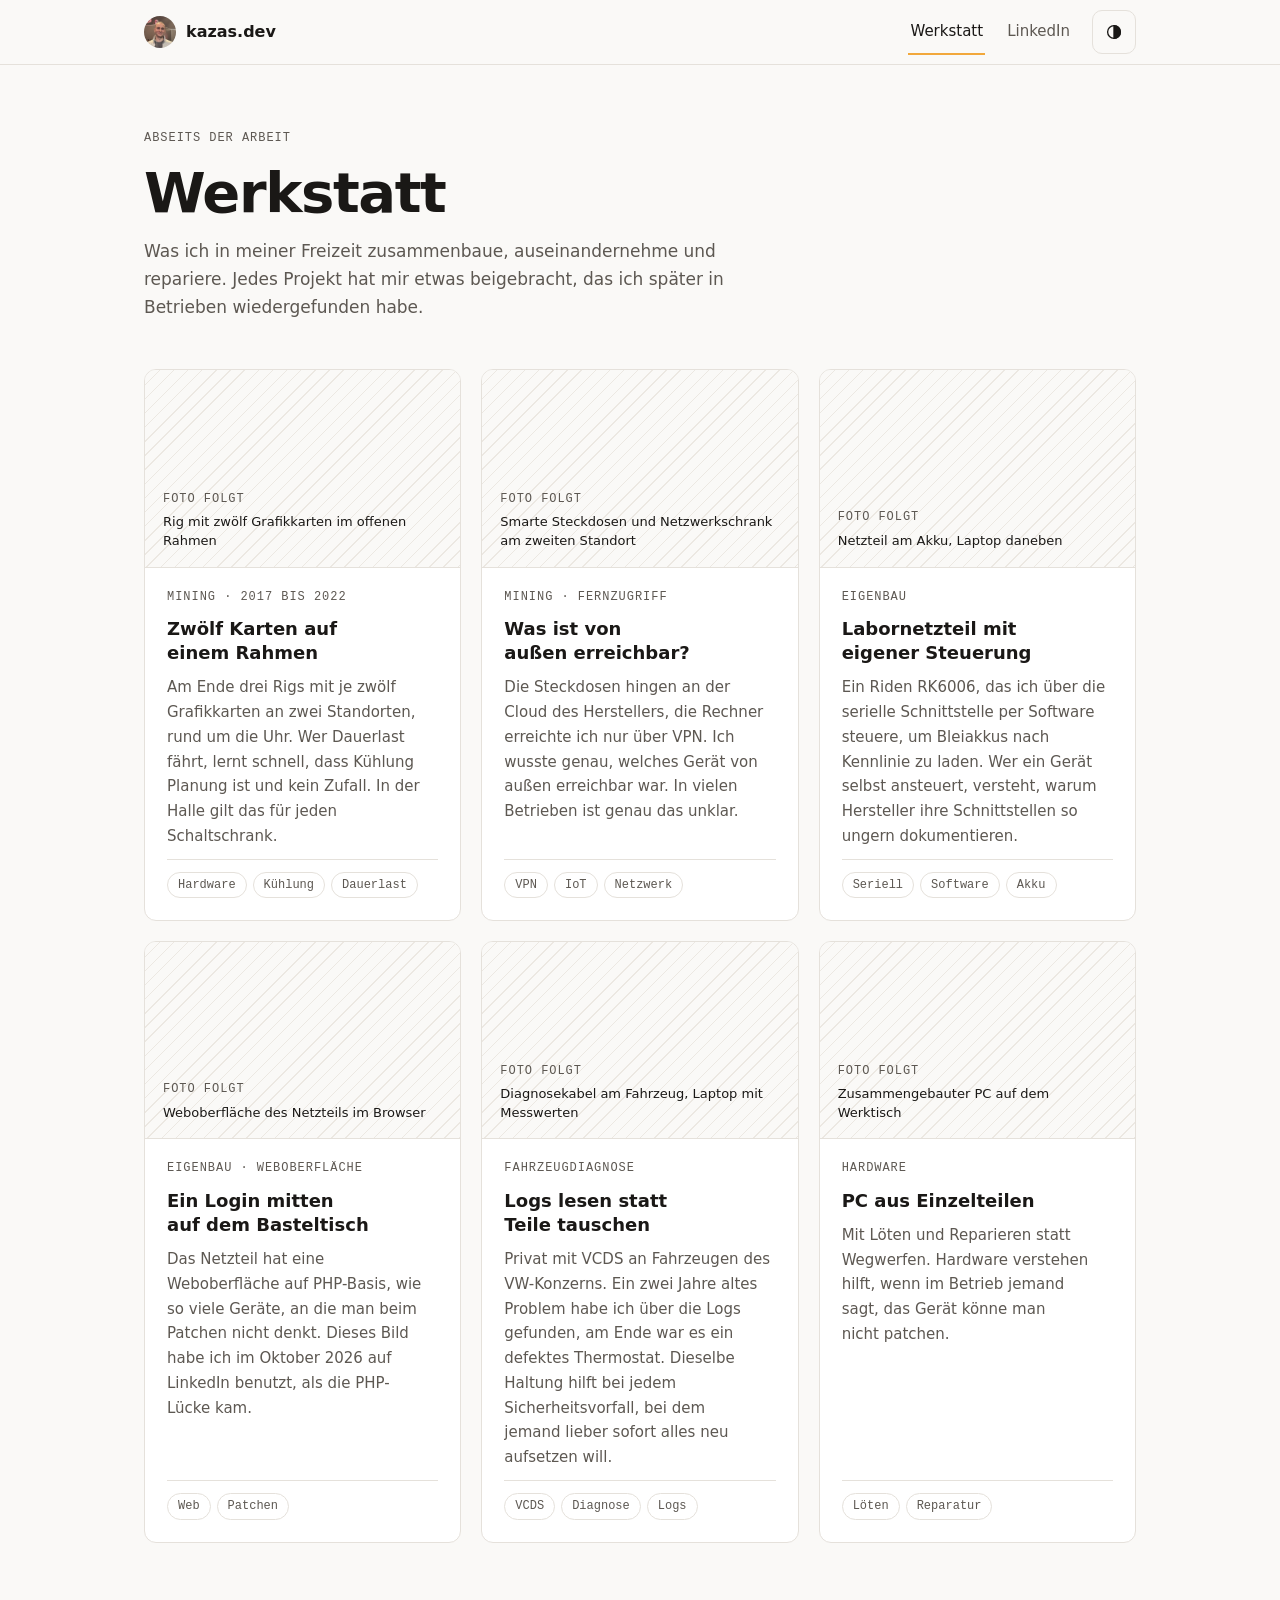
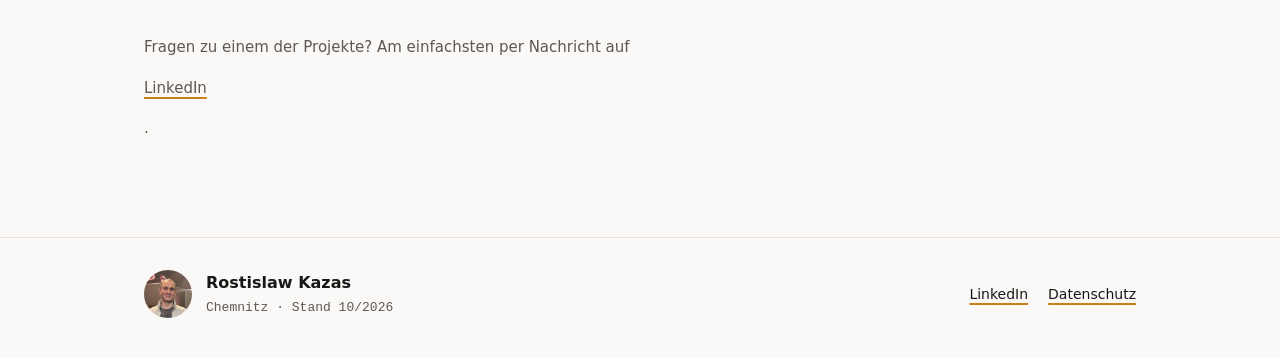
==== werkstatt/index.html @ a1cbc25b "Redesign v2: IBM Plex, Amber, Stationen, Werkstatt, Farbschema-Schalter - Neue Gestaltung mit IBM Pl" ====
<!doctype html>
<html lang="de">
<head>
  <meta charset="utf-8">
  <meta name="viewport" content="width=device-width, initial-scale=1, viewport-fit=cover">
  <meta http-equiv="Content-Security-Policy" content="default-src 'none'; img-src 'self'; style-src 'self'; font-src 'self'; script-src 'self'; base-uri 'none'; form-action 'none'">
  <meta name="referrer" content="strict-origin-when-cross-origin">
  <title>Werkstatt · Rostislaw Kazas</title>
  <meta name="description" content="Was Rostislaw Kazas in seiner Freizeit baut, auseinandernimmt und repariert, und was er daraus für die Sicherheit in Betrieben gelernt hat.">
  <meta name="color-scheme" content="light dark">
  <meta name="theme-color" content="#faf9f7" media="(prefers-color-scheme: light)">
  <meta name="theme-color" content="#161514" media="(prefers-color-scheme: dark)">
  <link rel="canonical" href="https://kazas.dev/werkstatt/">
  <link rel="icon" href="../favicon.svg" type="image/svg+xml">
  <link rel="icon" href="../favicon-32.png" type="image/png" sizes="32x32">
  <link rel="apple-touch-icon" href="../apple-touch-icon.png">
  <meta property="og:type" content="website">
  <meta property="og:title" content="Werkstatt · Rostislaw Kazas">
  <meta property="og:description" content="Mining-Rigs, ein Labornetzteil mit eigener Steuerung, Fahrzeugdiagnose und was das mit Sicherheit in Betrieben zu tun hat.">
  <meta property="og:url" content="https://kazas.dev/werkstatt/">
  <meta property="og:image" content="https://kazas.dev/assets/og.jpg">
  <meta property="og:image:width" content="1200">
  <meta property="og:image:height" content="630">
  <meta property="og:image:alt" content="Portrait von Rostislaw Kazas">
  <meta property="og:locale" content="de_DE">
  <link rel="preload" href="../assets/fonts/plex-sans-regular-latin1.woff2" as="font" type="font/woff2" crossorigin>
  <link rel="preload" href="../assets/fonts/plex-sans-bold-latin1.woff2" as="font" type="font/woff2" crossorigin>
  <link rel="stylesheet" href="../style.css">
  <script src="../assets/js/farbschema.js"></script>
</head>
<body>
<a class="skip" href="#inhalt">Zum Inhalt springen</a>

<header class="leiste">
  <div class="wrap">
    <a class="marke" href="../" aria-label="kazas.dev, Startseite">
      <img src="../assets/rostislaw-kazas.jpg" width="320" height="320" alt="">
      <span>kazas.dev</span>
    </a>
    <nav class="nav" aria-label="Hauptnavigation">
      <a href="./" aria-current="page">Werkstatt</a>
      <a href="https://www.linkedin.com/in/rkazas/" rel="me noopener" data-goatcounter-click="linkedin-leiste">LinkedIn</a>
      <button class="schema" type="button" aria-label="Farbschema wechseln" hidden>
        <svg class="i-system" viewBox="0 0 24 24" fill="none" stroke="currentColor" stroke-width="1.8" stroke-linecap="round" stroke-linejoin="round" aria-hidden="true"><circle cx="12" cy="12" r="8.5"></circle><path d="M12 3.5v17A8.5 8.5 0 0 0 12 3.5z" fill="currentColor"></path></svg>
        <svg class="i-hell" viewBox="0 0 24 24" fill="none" stroke="currentColor" stroke-width="1.8" stroke-linecap="round" aria-hidden="true"><circle cx="12" cy="12" r="4"></circle><path d="M12 2v2M12 20v2M4.9 4.9l1.4 1.4M17.7 17.7l1.4 1.4M2 12h2M20 12h2M4.9 19.1l1.4-1.4M17.7 6.3l1.4-1.4"></path></svg>
        <svg class="i-dunkel" viewBox="0 0 24 24" fill="none" stroke="currentColor" stroke-width="1.8" stroke-linecap="round" stroke-linejoin="round" aria-hidden="true"><path d="M21 12.8A9 9 0 1 1 11.2 3a7 7 0 0 0 9.8 9.8z"></path></svg>
      </button>
    </nav>
  </div>
</header>

<main id="inhalt" class="wrap">
  <div class="seitenkopf">
    <span class="label">Abseits der Arbeit</span>
    <h1>Werkstatt</h1>
    <p>Was ich in meiner Freizeit zusammenbaue, auseinandernehme und repariere. Jedes Projekt hat mir etwas beigebracht, das ich später in Betrieben wiedergefunden habe.</p>
  </div>

  <div class="projekte">

    <article class="karte projekt">
      <div class="foto"><span class="label">Foto folgt</span><span>Rig mit zwölf Grafikkarten im offenen Rahmen</span></div>
      <div class="inhalt">
        <span class="label">Mining · 2017 bis 2022</span>
        <h2>Zwölf Karten auf einem Rahmen</h2>
        <p class="leise">Am Ende drei Rigs mit je zwölf Grafikkarten an zwei Standorten, rund um die Uhr. Wer Dauerlast fährt, lernt schnell, dass Kühlung Planung ist und kein Zufall. In der Halle gilt das für jeden Schaltschrank.</p>
        <ul class="tags" aria-label="Stichworte"><li class="tag">Hardware</li><li class="tag">Kühlung</li><li class="tag">Dauerlast</li></ul>
      </div>
    </article>

    <article class="karte projekt">
      <div class="foto"><span class="label">Foto folgt</span><span>Smarte Steckdosen und Netzwerkschrank am zweiten Standort</span></div>
      <div class="inhalt">
        <span class="label">Mining · Fernzugriff</span>
        <h2>Was ist von außen erreichbar?</h2>
        <p class="leise">Die Steckdosen hingen an der Cloud des Herstellers, die Rechner erreichte ich nur über VPN. Ich wusste genau, welches Gerät von außen erreichbar war. In vielen Betrieben ist genau das unklar.</p>
        <ul class="tags" aria-label="Stichworte"><li class="tag">VPN</li><li class="tag">IoT</li><li class="tag">Netzwerk</li></ul>
      </div>
    </article>

    <article class="karte projekt">
      <div class="foto"><span class="label">Foto folgt</span><span>Netzteil am Akku, Laptop daneben</span></div>
      <div class="inhalt">
        <span class="label">Eigenbau</span>
        <h2>Labornetzteil mit eigener Steuerung</h2>
        <p class="leise">Ein Riden RK6006, das ich über die serielle Schnittstelle per Software steuere, um Bleiakkus nach Kennlinie zu laden. Wer ein Gerät selbst ansteuert, versteht, warum Hersteller ihre Schnittstellen so ungern dokumentieren.</p>
        <ul class="tags" aria-label="Stichworte"><li class="tag">Seriell</li><li class="tag">Software</li><li class="tag">Akku</li></ul>
      </div>
    </article>

    <article class="karte projekt">
      <div class="foto"><span class="label">Foto folgt</span><span>Weboberfläche des Netzteils im Browser</span></div>
      <div class="inhalt">
        <span class="label">Eigenbau · Weboberfläche</span>
        <h2>Ein Login mitten auf dem Basteltisch</h2>
        <p class="leise">Das Netzteil hat eine Weboberfläche auf PHP-Basis, wie so viele Geräte, an die man beim Patchen nicht denkt. Dieses Bild habe ich im Oktober 2026 auf LinkedIn benutzt, als die PHP-Lücke kam.</p>
        <ul class="tags" aria-label="Stichworte"><li class="tag">Web</li><li class="tag">Patchen</li></ul>
      </div>
    </article>

    <article class="karte projekt">
      <div class="foto"><span class="label">Foto folgt</span><span>Diagnosekabel am Fahrzeug, Laptop mit Messwerten</span></div>
      <div class="inhalt">
        <span class="label">Fahrzeugdiagnose</span>
        <h2>Logs lesen statt Teile tauschen</h2>
        <p class="leise">Privat mit VCDS an Fahrzeugen des VW-Konzerns. Ein zwei Jahre altes Problem habe ich über die Logs gefunden, am Ende war es ein defektes Thermostat. Dieselbe Haltung hilft bei jedem Sicherheitsvorfall, bei dem jemand lieber sofort alles neu aufsetzen will.</p>
        <ul class="tags" aria-label="Stichworte"><li class="tag">VCDS</li><li class="tag">Diagnose</li><li class="tag">Logs</li></ul>
      </div>
    </article>

    <article class="karte projekt">
      <div class="foto"><span class="label">Foto folgt</span><span>Zusammengebauter PC auf dem Werktisch</span></div>
      <div class="inhalt">
        <span class="label">Hardware</span>
        <h2>PC aus Einzelteilen</h2>
        <p class="leise">Mit Löten und Reparieren statt Wegwerfen. Hardware verstehen hilft, wenn im Betrieb jemand sagt, das Gerät könne man nicht patchen.</p>
        <ul class="tags" aria-label="Stichworte"><li class="tag">Löten</li><li class="tag">Reparatur</li></ul>
      </div>
    </article>

  </div>

  <p class="fliess klein abschnitt">Fragen zu einem der Projekte? Am einfachsten per Nachricht auf <a href="https://www.linkedin.com/in/rkazas/" rel="me noopener" data-goatcounter-click="linkedin-werkstatt">LinkedIn</a>.</p>
</main>

<footer class="fuss">
  <div class="wrap">
    <div class="wer">
      <img src="../assets/rostislaw-kazas.jpg" width="320" height="320" alt="Portrait von Rostislaw Kazas" loading="lazy">
      <div><b>Rostislaw Kazas</b><span>Chemnitz · Stand 10/2026</span></div>
    </div>
    <nav class="fusslinks" aria-label="Weitere Seiten">
      <a href="https://www.linkedin.com/in/rkazas/" rel="me noopener" data-goatcounter-click="linkedin-fuss">LinkedIn</a>
      <a href="../datenschutz.html">Datenschutz</a>
    </nav>
  </div>
</footer>
</body>
</html>
---- style.css ----
/* kazas.dev
   IBM Plex Sans und Plex Mono, ein Akzent (Amber).
   Hell und dunkel folgen dem Gerät, der Schalter oben rechts setzt data-theme auf <html>. */

@font-face { font-family: "IBM Plex Sans"; font-style: normal; font-weight: 400; font-display: swap; src: url("assets/fonts/plex-sans-regular-latin1.woff2") format("woff2"); }
@font-face { font-family: "IBM Plex Sans"; font-style: normal; font-weight: 500; font-display: swap; src: url("assets/fonts/plex-sans-medium-latin1.woff2") format("woff2"); }
@font-face { font-family: "IBM Plex Sans"; font-style: normal; font-weight: 600; font-display: swap; src: url("assets/fonts/plex-sans-semibold-latin1.woff2") format("woff2"); }
@font-face { font-family: "IBM Plex Sans"; font-style: normal; font-weight: 700; font-display: swap; src: url("assets/fonts/plex-sans-bold-latin1.woff2") format("woff2"); }
@font-face { font-family: "IBM Plex Mono"; font-style: normal; font-weight: 400; font-display: swap; src: url("assets/fonts/plex-mono-regular-latin1.woff2") format("woff2"); }
@font-face { font-family: "IBM Plex Mono"; font-style: normal; font-weight: 400; font-display: swap; src: url("assets/fonts/plex-mono-regular-pi.woff2") format("woff2"); unicode-range: U+2190-2199; }
@font-face { font-family: "IBM Plex Mono"; font-style: normal; font-weight: 500; font-display: swap; src: url("assets/fonts/plex-mono-medium-latin1.woff2") format("woff2"); }
@font-face { font-family: "IBM Plex Mono"; font-style: normal; font-weight: 500; font-display: swap; src: url("assets/fonts/plex-mono-medium-pi.woff2") format("woff2"); unicode-range: U+2190-2199; }

/* Farben */
:root {
  --bg: #faf9f7;
  --surface: #ffffff;
  --line: #e5e1db;
  --text: #1a1816;
  --muted: #5d5852;
  --accent: #f2a83b;
  --accent-line: #c9821a;
  --on-accent: #1a1816;
  --hatch: #ece8e2;
  --focus: #1a1816;
  --sans: "IBM Plex Sans", system-ui, -apple-system, "Segoe UI", Roboto, sans-serif;
  --mono: "IBM Plex Mono", ui-monospace, "SFMono-Regular", Menlo, Consolas, monospace;
  color-scheme: light;
}
@media (prefers-color-scheme: dark) {
  :root:not([data-theme="light"]) {
    --bg: #161514;
    --surface: #1f1d1b;
    --line: #33302c;
    --text: #f2efea;
    --muted: #aba59c;
    --accent-line: #f2a83b;
    --on-accent: #161514;
    --hatch: #2a2724;
    --focus: #f2a83b;
    color-scheme: dark;
  }
}
:root[data-theme="dark"] {
  --bg: #161514;
  --surface: #1f1d1b;
  --line: #33302c;
  --text: #f2efea;
  --muted: #aba59c;
  --accent-line: #f2a83b;
  --on-accent: #161514;
  --hatch: #2a2724;
  --focus: #f2a83b;
  color-scheme: dark;
}

/* Grundlagen */
* { box-sizing: border-box; }
html { -webkit-text-size-adjust: 100%; }
body {
  margin: 0;
  background: var(--bg);
  color: var(--text);
  font-family: var(--sans);
  font-size: 1rem;
  line-height: 1.6;
  -webkit-font-smoothing: antialiased;
}
img { display: block; max-width: 100%; }
h1, h2, h3 { margin: 0; text-wrap: balance; }
p { margin: 0; text-wrap: pretty; }

a { color: inherit; text-decoration: underline; text-decoration-color: var(--accent-line); text-decoration-thickness: 2px; text-underline-offset: 4px; }
a:hover { text-decoration-thickness: 3px; }
a:focus-visible, button:focus-visible { outline: 2px solid var(--focus); outline-offset: 3px; border-radius: 4px; }

.wrap {
  width: 100%;
  max-width: 1040px;
  margin: 0 auto;
  padding-left: max(24px, env(safe-area-inset-left, 0px));
  padding-right: max(24px, env(safe-area-inset-right, 0px));
}
.mono { font-family: var(--mono); }
.label {
  font-family: var(--mono);
  font-size: 0.75rem;
  letter-spacing: 0.08em;
  text-transform: uppercase;
  color: var(--muted);
}
.leise { color: var(--muted); }
.skip { position: absolute; left: -9999px; top: 8px; }
.skip:focus { left: 16px; background: var(--surface); padding: 8px 12px; border-radius: 8px; z-index: 10; }

/* Kopfleiste */
.leiste { border-bottom: 1px solid var(--line); }
.leiste .wrap { display: flex; justify-content: space-between; align-items: center; gap: 12px; height: 64px; }
.marke { display: flex; align-items: center; gap: 10px; text-decoration: none; font-weight: 600; }
.marke img { width: 32px; height: 32px; border-radius: 50%; object-fit: cover; }
.nav { display: flex; align-items: center; gap: 20px; }
.nav a { text-decoration: none; color: var(--muted); font-size: 0.9375rem; font-weight: 500; padding: 10px 2px; border-bottom: 2px solid transparent; }
.nav a:hover { color: var(--text); }
.nav a[aria-current="page"] { color: var(--text); border-bottom-color: var(--accent); }

.schema {
  width: 44px; height: 44px;
  display: inline-flex; align-items: center; justify-content: center;
  border-radius: 10px; border: 1px solid var(--line);
  background: transparent; color: var(--text); cursor: pointer; padding: 0;
}
.schema:hover { border-color: var(--muted); }
.schema[hidden] { display: none; }
.schema svg { width: 18px; height: 18px; display: none; }
:root:not([data-farbschema]) .schema .i-system,
:root[data-farbschema="system"] .schema .i-system,
:root[data-farbschema="hell"] .schema .i-hell,
:root[data-farbschema="dunkel"] .schema .i-dunkel { display: block; }

/* Hero */
.hero { display: flex; gap: 56px; align-items: center; padding-top: 64px; }
.hero-bild {
  flex: 0 0 360px;
  aspect-ratio: 4 / 5;
  width: 360px; height: auto;
  object-fit: cover; object-position: 50% 20%;
  border-radius: 14px; border: 1px solid var(--line);
  background: var(--surface);
}
.hero-text { display: flex; flex-direction: column; gap: 16px; flex: 1 1 360px; min-width: 0; }
.hero h1 { font-size: 3.5rem; line-height: 1.02; font-weight: 700; letter-spacing: -0.025em; }
.rolle { font-size: 1.25rem; font-weight: 500; }
.claim { font-size: 1.0625rem; line-height: 1.6; color: var(--muted); max-width: 520px; }
.knopfreihe { display: flex; flex-wrap: wrap; gap: 12px; margin-top: 8px; }
.knopf {
  display: inline-flex; align-items: center; gap: 10px;
  min-height: 48px; padding: 0 20px; border-radius: 10px;
  background: var(--accent); color: var(--on-accent);
  text-decoration: none; font-weight: 600;
}
.knopf:hover { filter: brightness(1.06); }
.knopf svg { width: 18px; height: 18px; fill: currentColor; }
.hinweis { font-size: 0.875rem; color: var(--muted); }

/* Abschnitte */
.abschnitt { display: flex; flex-direction: column; gap: 16px; padding-top: 88px; }
.abschnitt h2 { font-size: 2rem; line-height: 1.15; font-weight: 700; letter-spacing: -0.02em; max-width: 720px; }
.fliess { font-size: 1.0625rem; line-height: 1.65; max-width: 720px; }
.fliess.klein { font-size: 0.9375rem; color: var(--muted); margin-top: 4px; }

.raster { display: grid; grid-template-columns: repeat(auto-fit, minmax(min(400px, 100%), 1fr)); gap: 16px; }
.raster.weit { grid-template-columns: repeat(auto-fit, minmax(min(420px, 100%), 1fr)); margin-top: 8px; }
.karte {
  background: var(--surface);
  border: 1px solid var(--line);
  border-radius: 12px;
  padding: 24px;
  display: flex; flex-direction: column; gap: 12px;
  min-width: 0;
}
.karte.voll { grid-column: 1 / -1; }
.karte h3 { font-size: 1.375rem; line-height: 1.25; font-weight: 700; letter-spacing: -0.01em; }
.karte .titel { font-size: 1.125rem; line-height: 1.35; font-weight: 600; }
.karte p { font-size: 0.9375rem; line-height: 1.65; }
.karte .leise { color: var(--muted); }
.kopfzeile { display: flex; justify-content: space-between; align-items: baseline; gap: 12px; flex-wrap: wrap; }
.dauer { font-family: var(--mono); font-size: 0.8125rem; color: var(--muted); }
.spalten { display: grid; grid-template-columns: repeat(auto-fit, minmax(min(380px, 100%), 1fr)); gap: 12px 32px; }

.tag {
  font-family: var(--mono); font-size: 0.75rem; line-height: 1.4;
  padding: 4px 10px; border-radius: 999px;
  border: 1px solid var(--line); color: var(--muted);
}
.tag.solo { align-self: flex-start; }
.tags { display: flex; flex-wrap: wrap; gap: 6px; margin: auto 0 0; padding: 12px 0 0; border-top: 1px solid var(--line); list-style: none; }

.werte { display: grid; grid-template-columns: repeat(3, minmax(0, 1fr)); gap: 8px; margin: 0; }
.werte.breit { grid-template-columns: repeat(auto-fit, minmax(min(180px, 100%), 1fr)); margin-top: 4px; }
.wert { display: flex; flex-direction: column-reverse; justify-content: flex-end; gap: 4px; padding: 12px 14px; border: 1px solid var(--line); border-radius: 10px; background: var(--bg); margin: 0; }
.wert dt { font-size: 0.75rem; line-height: 1.35; color: var(--muted); }
.wert dd { margin: 0; font-family: var(--mono); font-size: 1.0625rem; font-weight: 500; line-height: 1.2; }

a.karte { text-decoration: none; }
a.karte .titel { font-size: 1.375rem; line-height: 1.25; font-weight: 700; letter-spacing: -0.01em; }
a.karte:hover { border-color: var(--muted); }
.weiter { margin-top: auto; align-self: flex-start; display: inline-flex; align-items: center; gap: 8px; font-weight: 600; font-size: 0.9375rem; border-bottom: 2px solid var(--accent-line); padding-bottom: 2px; }
.weiter svg { width: 16px; height: 16px; }

.englisch { display: flex; gap: 16px; align-items: baseline; max-width: 720px; }
.englisch p { font-size: 0.9375rem; line-height: 1.65; color: var(--muted); }
.englisch .tag { flex-shrink: 0; }

/* Werkstatt */
.seitenkopf { display: flex; flex-direction: column; gap: 16px; padding-top: 64px; }
.seitenkopf h1 { font-size: 3.5rem; line-height: 1.02; font-weight: 700; letter-spacing: -0.025em; }
.seitenkopf p { font-size: 1.0625rem; line-height: 1.65; color: var(--muted); max-width: 640px; }
.projekte { display: grid; grid-template-columns: repeat(auto-fit, minmax(min(300px, 100%), 1fr)); gap: 20px; padding-top: 48px; }
.projekt { padding: 0; overflow: hidden; gap: 0; }
.projekt .foto {
  aspect-ratio: 16 / 10;
  display: flex; flex-direction: column; justify-content: flex-end; gap: 4px;
  padding: 16px 18px;
  border-bottom: 1px solid var(--line);
  background-color: var(--bg);
  background-image: repeating-linear-gradient(135deg, var(--hatch) 0 1px, transparent 1px 10px);
  color: var(--muted);
}
.projekt .foto .label { color: var(--muted); }
.projekt .foto span:last-child { font-size: 0.8125rem; line-height: 1.45; color: var(--text); }
.projekt .inhalt { padding: 20px 22px 22px; display: flex; flex-direction: column; gap: 10px; flex: 1; }
.projekt h2 { font-size: 1.125rem; line-height: 1.35; font-weight: 600; }
.projekt p { flex: 1; }

/* Rechtliches */
.recht { padding-top: 64px; max-width: 860px; }
.recht h1 { font-size: 3rem; line-height: 1.05; font-weight: 700; letter-spacing: -0.025em; margin: 12px 0 20px; }
.recht .einleitung { font-size: 1.0625rem; line-height: 1.65; color: var(--muted); max-width: 640px; margin-bottom: 40px; }
.block { display: grid; grid-template-columns: 200px minmax(0, 1fr); gap: 24px; padding: 24px 0; border-top: 1px solid var(--line); }
.block:last-of-type { border-bottom: 1px solid var(--line); }
.block .label { padding-top: 3px; }
.block h2.label { font-weight: 400; line-height: 1.6; }
.block p + p { margin-top: 12px; }

/* Fuß */
.fuss { margin-top: 96px; border-top: 1px solid var(--line); }
.fuss .wrap { display: flex; justify-content: space-between; align-items: center; gap: 20px; flex-wrap: wrap; padding-top: 32px; padding-bottom: 40px; }
.wer { display: flex; align-items: center; gap: 14px; }
.wer img { width: 48px; height: 48px; border-radius: 50%; object-fit: cover; }
.wer div { display: flex; flex-direction: column; gap: 2px; }
.wer b { font-weight: 600; }
.wer span { font-family: var(--mono); font-size: 0.8125rem; color: var(--muted); }
.fusslinks { display: flex; gap: 20px; flex-wrap: wrap; font-size: 0.875rem; }

/* Handy */
@media (max-width: 720px) {
  .hero { flex-direction: column; gap: 24px; padding-top: 20px; align-items: stretch; }
  .hero-bild { flex: none; width: 100%; aspect-ratio: 6 / 5; object-position: 50% 30%; }
  .hero h1, .seitenkopf h1 { font-size: 2.5rem; }
  .recht h1 { font-size: 2.25rem; }
  .abschnitt { padding-top: 56px; }
  .abschnitt h2 { font-size: 1.625rem; }
  .seitenkopf, .recht { padding-top: 32px; }
  .block { grid-template-columns: 1fr; gap: 8px; }
  .fuss { margin-top: 72px; }
}
@media (max-width: 420px) {
  .marke span { display: none; }
}
@media (max-width: 380px) {
  .nav { gap: 14px; }
  .werte:not(.breit) { grid-template-columns: 1fr 1fr; }
}

@media (prefers-reduced-motion: no-preference) {
  .nav a, .schema, a.karte { transition: color .15s, border-color .15s; }
}
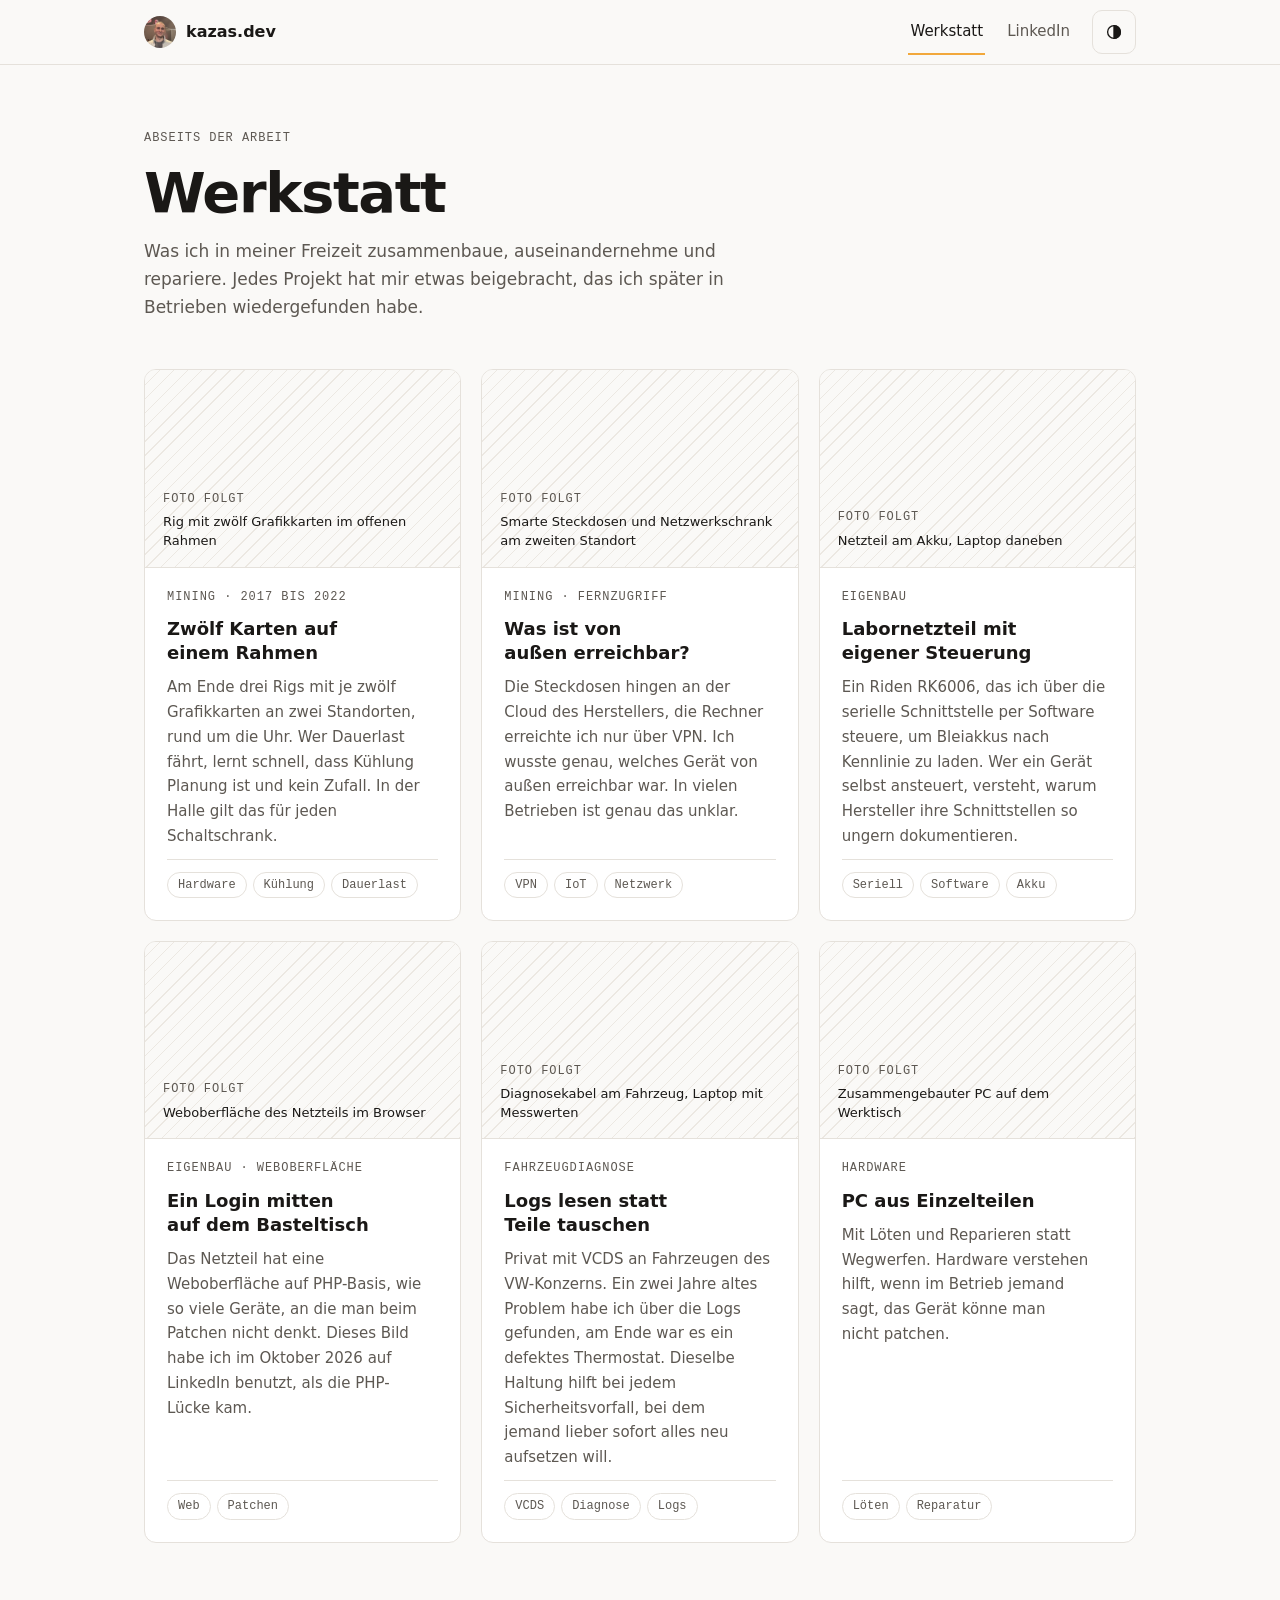
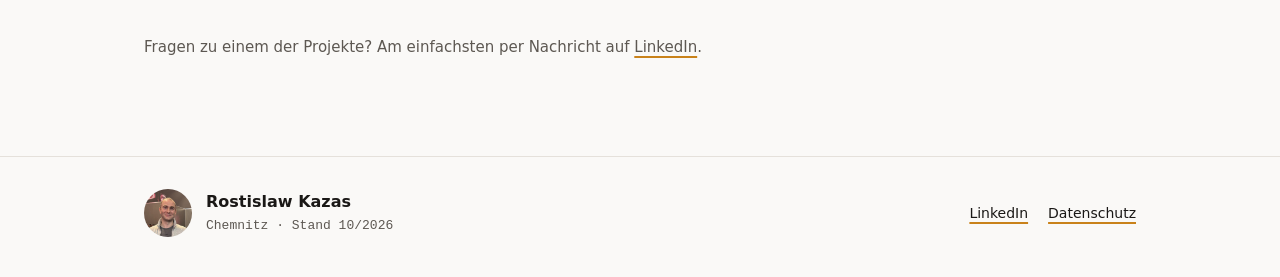
==== commit 19deb395: "Werkstatt: Punkt unter dem LinkedIn-Satz entfernt, SIGMA voll ausgeschrieben Co-Authored-By: Claude " ====
--- a/werkstatt/index.html
+++ b/werkstatt/index.html
@@ -120,7 +120,9 @@
 
   </div>
 
-  <p class="fliess klein abschnitt">Fragen zu einem der Projekte? Am einfachsten per Nachricht auf <a href="https://www.linkedin.com/in/rkazas/" rel="me noopener" data-goatcounter-click="linkedin-werkstatt">LinkedIn</a>.</p>
+  <div class="abschnitt">
+    <p class="fliess klein">Fragen zu einem der Projekte? Am einfachsten per Nachricht auf <a href="https://www.linkedin.com/in/rkazas/" rel="me noopener" data-goatcounter-click="linkedin-werkstatt">LinkedIn</a>.</p>
+  </div>
 </main>
 
 <footer class="fuss">
